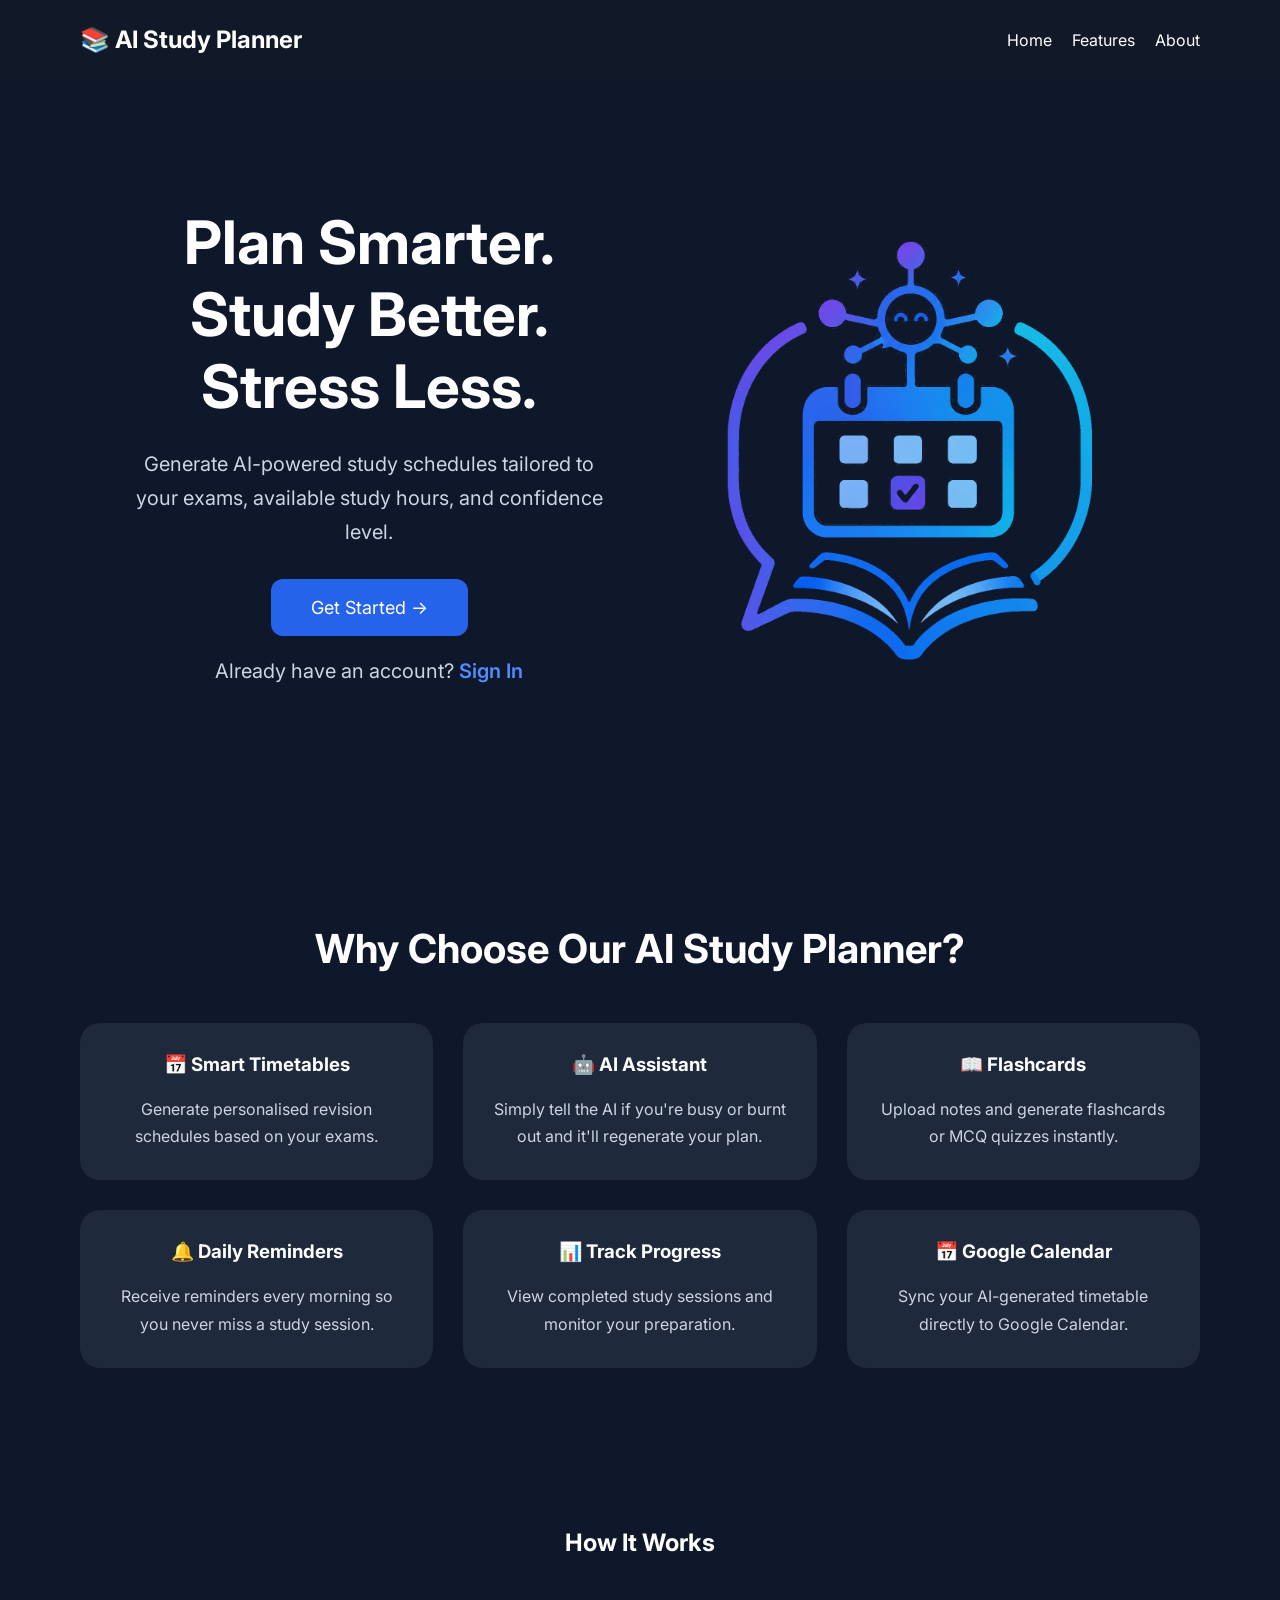
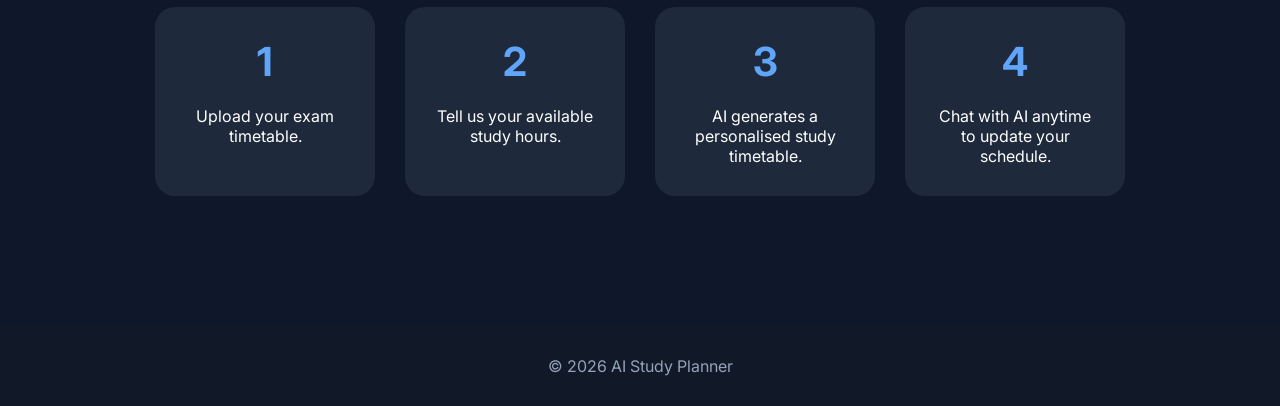
==== AIStudyPlanner/index.html @ 2244abe1 "Fix HTML formatting and update image source" ====
<!DOCTYPE html>
<html lang="en">

<head>

<meta charset="UTF-8">
<meta name="viewport" content="width=device-width, initial-scale=1.0">

<title>AI Study Planner</title>

<link rel="stylesheet" href="css/style.css">
<link rel="stylesheet" href="css/theme.css">

<link rel="preconnect" href="https://fonts.googleapis.com">
<link rel="preconnect" href="https://fonts.gstatic.com" crossorigin>

<link href="https://fonts.googleapis.com/css2?family=Inter:wght@300;400;500;600;700&display=swap" rel="stylesheet">

</head>

<body>

<nav>

    <div class="logo">
        📚 AI Study Planner
    </div>

    <div class="nav-links">
        <a href="index.html">Home</a>
        <a href="#features">Features</a>
        <a href="#about">About</a>
    </div>

</nav>

<section class="hero">

    <div class="hero-left">

        <h1>
            Plan Smarter.<br>
            Study Better.<br>
            Stress Less.
        </h1>

        <p>
            Generate AI-powered study schedules tailored to your exams,
            available study hours, and confidence level.
        </p>

        <a href="login.html">
            <button>
                Get Started →
            </button>
        </a>

        <p class="login-text">
            Already have an account?
            <a href="login.html">Sign In</a>
        </p>

    </div>

    <div class="hero-right">

        <img src="images/ai-chatbot-logo.PNG" alt="AI Study Planner Logo">

    </div>

</section>

<section class="features" id="features">

<h2>Why Choose Our AI Study Planner?</h2>

<div class="cards">

<div class="card">
<h3>📅 Smart Timetables</h3>
<p>Generate personalised revision schedules based on your exams.</p>
</div>

<div class="card">
<h3>🤖 AI Assistant</h3>
<p>Simply tell the AI if you're busy or burnt out and it'll regenerate your plan.</p>
</div>

<div class="card">
<h3>📖 Flashcards</h3>
<p>Upload notes and generate flashcards or MCQ quizzes instantly.</p>
</div>

<div class="card">
<h3>🔔 Daily Reminders</h3>
<p>Receive reminders every morning so you never miss a study session.</p>
</div>

<div class="card">
<h3>📊 Track Progress</h3>
<p>View completed study sessions and monitor your preparation.</p>
</div>

<div class="card">
<h3>📅 Google Calendar</h3>
<p>Sync your AI-generated timetable directly to Google Calendar.</p>
</div>

</div>

</section>

<section class="about" id="about">

<h2>How It Works</h2>

<div class="steps">

<div class="step">
<h3>1</h3>
<p>Upload your exam timetable.</p>
</div>

<div class="step">
<h3>2</h3>
<p>Tell us your available study hours.</p>
</div>

<div class="step">
<h3>3</h3>
<p>AI generates a personalised study timetable.</p>
</div>

<div class="step">
<h3>4</h3>
<p>Chat with AI anytime to update your schedule.</p>
</div>

</div>

</section>

<footer>

<p>© 2026 AI Study Planner</p>

</footer>

<script src="js/main.js"></script>    
</body>

</html>
---- AIStudyPlanner/css/style.css ----
*{
margin:0;
padding:0;
box-sizing:border-box;
font-family:'Inter',sans-serif;
}

body{

background:#0f172a;

color:white;

}

nav{

display:flex;

justify-content:space-between;

align-items:center;

padding:25px 80px;

position:sticky;

top:0;

background:#111827;

z-index:999;

}

.logo{

font-size:24px;

font-weight:700;

}

.nav-links{

display:flex;

gap:20px;

align-items:center;

}

.nav-links a{

text-decoration:none;

color:white;

transition:.3s;

}

.nav-links a:hover{

color:#60a5fa;

}

.login-btn{

padding:10px 18px;

border:1px solid #3b82f6;

border-radius:10px;

}

.register-btn{

background:#3b82f6;

padding:10px 18px;

border-radius:10px;

}

.hero{
    display:flex;
    justify-content:center;
    align-items:center;
    padding:100px;
}

.hero-left{
    max-width:700px;
    width:100%;
    text-align:center;
}

.hero-left{

width:50%;

}

.hero-left h1{

font-size:60px;

line-height:1.2;

margin-bottom:25px;

}

.hero-left p{

font-size:20px;

color:#cbd5e1;

margin-bottom:30px;

line-height:1.7;

}

.hero button{

padding:18px 40px;

font-size:18px;

border:none;

border-radius:12px;

background:#2563eb;

color:white;

cursor:pointer;

transition:.3s;

}

.hero button:hover{

transform:translateY(-3px);

background:#3b82f6;

}

.mockup{

background:#1e293b;

padding:30px;

border-radius:20px;

width:350px;

box-shadow:0 20px 60px rgba(0,0,0,.35);

}

.mockup h3{

margin-bottom:20px;

}

.task{

display:flex;

justify-content:space-between;

padding:15px;

background:#334155;

border-radius:12px;

margin-bottom:15px;

}

.features{

padding:80px;

text-align:center;

}

.features h2{

font-size:40px;

margin-bottom:50px;

}

.cards{

display:grid;

grid-template-columns:repeat(auto-fit,minmax(260px,1fr));

gap:30px;

}

.card{

background:#1e293b;

padding:30px;

border-radius:20px;

transition:.3s;

}

.card:hover{

transform:translateY(-8px);

}

.card h3{

margin-bottom:20px;

}

.card p{

color:#cbd5e1;

line-height:1.7;

}

.about{

padding:80px;

text-align:center;

}

.steps{

display:flex;

justify-content:center;

gap:30px;

margin-top:50px;

flex-wrap:wrap;

}

.step{

background:#1e293b;

padding:30px;

width:220px;

border-radius:20px;

}

.step h3{

font-size:40px;

margin-bottom:20px;

color:#60a5fa;

}

footer{

padding:30px;

text-align:center;

background:#111827;

margin-top:50px;

color:#94a3b8;

}
.login-text {
    margin-top: 18px;
    font-size: 15px;
    color: #b0b8c5;
}

.login-text a {
    color: #4f8cff;
    text-decoration: none;
    font-weight: 600;
}

.login-text a:hover {
    text-decoration: underline;
}




.hero{
    display:flex;
    justify-content:space-between;
    align-items:center;
    min-height:85vh;
    padding:70px 10%;
    gap:60px;
}

.hero-left{
    flex:1;
}

.hero-right{
    flex:1;
    display:flex;
    justify-content:center;
    align-items:center;
}

.hero-right img{
    width:100%;
    max-width:520px;
    height:auto;
}
---- AIStudyPlanner/css/theme.css ----
/* ==========================================
   UNIVERSAL LIGHT THEME
========================================== */

body.light-theme{
    background:#f8fafc;
    color:#111827;
}

/* ==========================================
   Navigation
========================================== */

body.light-theme nav{
    background:white;
    border-bottom:1px solid #e2e8f0;
}

body.light-theme .logo,
body.light-theme nav a{
    color:#111827;
}

body.light-theme nav a:hover{
    color:#2563eb;
}

body.light-theme .login-btn{
    border:1px solid #2563eb;
    color:#2563eb;
}

body.light-theme .register-btn{
    background:#2563eb;
    color:white;
}

/* ==========================================
   Sidebar
========================================== */

body.light-theme .sidebar{
    background:white;
    border-right:1px solid #e2e8f0;
}

body.light-theme .sidebar h2{
    color:#111827;
}

body.light-theme .sidebar li{
    color:#111827;
}

body.light-theme .sidebar li:hover{
    background:#e2e8f0;
}

body.light-theme .active{
    background:#2563eb;
    color:white;
}

/* ==========================================
   Main Area
========================================== */

body.light-theme .main{
    background:#f8fafc;
}

body.light-theme h1,
body.light-theme h2,
body.light-theme h3,
body.light-theme label{
    color:#111827;
}

body.light-theme p{
    color:#64748b;
}

/* ==========================================
   Cards
========================================== */

body.light-theme .card,
body.light-theme .settings-section,
body.light-theme .exam-card,
body.light-theme .mockup,
body.light-theme .chat-container,
body.light-theme .step{
    background:white;
    color:#111827;
    border:1px solid #e2e8f0;
}

/* ==========================================
   Schedule
========================================== */

body.light-theme .schedule-item{
    background:white;
    border:1px solid #e2e8f0;
}

body.light-theme .schedule-item p{
    color:#111827;
}

/* ==========================================
   Forms
========================================== */

body.light-theme input,
body.light-theme textarea,
body.light-theme select,
body.light-theme .setting-input{
    background:white;
    color:#111827;
    border:1px solid #cbd5e1;
}

body.light-theme input::placeholder,
body.light-theme textarea::placeholder{
    color:#94a3b8;
}

body.light-theme input:focus,
body.light-theme textarea:focus,
body.light-theme select:focus{
    border-color:#2563eb;
}

/* ==========================================
   Buttons
========================================== */

body.light-theme button,
body.light-theme .primary-btn,
body.light-theme .settings-btn,
body.light-theme .login-button{
    background:#2563eb;
    color:white;
}

body.light-theme button:hover,
body.light-theme .primary-btn:hover,
body.light-theme .settings-btn:hover,
body.light-theme .login-button:hover{
    background:#3b82f6;
}

body.light-theme .secondary-btn{
    background:#e2e8f0;
    color:#111827;
}

body.light-theme .secondary-btn:hover{
    background:#cbd5e1;
}

/* ==========================================
   Chat
========================================== */

body.light-theme .chat-header{
    background:#f8fafc;
    border-bottom:1px solid #e2e8f0;
}

body.light-theme .chat-input{
    background:#f8fafc;
    border-top:1px solid #e2e8f0;
}

body.light-theme .chat-box{
    background:white;
}

body.light-theme .message.bot{
    background:#e2e8f0;
    color:#111827;
}

body.light-theme .message.user{
    background:#2563eb;
    color:white;
}

/* ==========================================
   Account
========================================== */

body.light-theme .account-badge{
    background:#2563eb;
    color:white;
}

body.light-theme .setting-row{
    border-bottom:1px solid #e2e8f0;
}

body.light-theme .setting-info p{
    color:#64748b;
}

/* ==========================================
   Status Messages
========================================== */

body.light-theme .status-message.loading{
    background:#dbeafe;
    color:#1d4ed8;
}

body.light-theme .status-message.success{
    background:#dcfce7;
    color:#15803d;
}

body.light-theme .status-message.error{
    background:#fee2e2;
    color:#b91c1c;
}

/* ==========================================
   Footer
========================================== */

body.light-theme footer{
    background:white;
    border-top:1px solid #e2e8f0;
    color:#64748b;
}

/* ==========================================
   Auth Pages
========================================== */

body.light-theme.auth-page,
body.light-theme.login-body{
    background:linear-gradient(135deg,#f8fafc,#e2e8f0);
}

body.light-theme .auth-card,
body.light-theme .login-card{
    background:white;
    color:#111827;
}

body.light-theme .auth-card p,
body.light-theme .login-card p,
body.light-theme .bottom,
body.light-theme .footer{
    color:#64748b;
}

body.light-theme .google,
body.light-theme .github,
body.light-theme .google-btn,
body.light-theme .github-btn{
    border:1px solid #cbd5e1;
}

/* ==========================================
   Scrollbars
========================================== */

body.light-theme ::-webkit-scrollbar{
    width:10px;
}

body.light-theme ::-webkit-scrollbar-track{
    background:#f1f5f9;
}

body.light-theme ::-webkit-scrollbar-thumb{
    background:#cbd5e1;
    border-radius:10px;
}

body.light-theme ::-webkit-scrollbar-thumb:hover{
    background:#94a3b8;
}
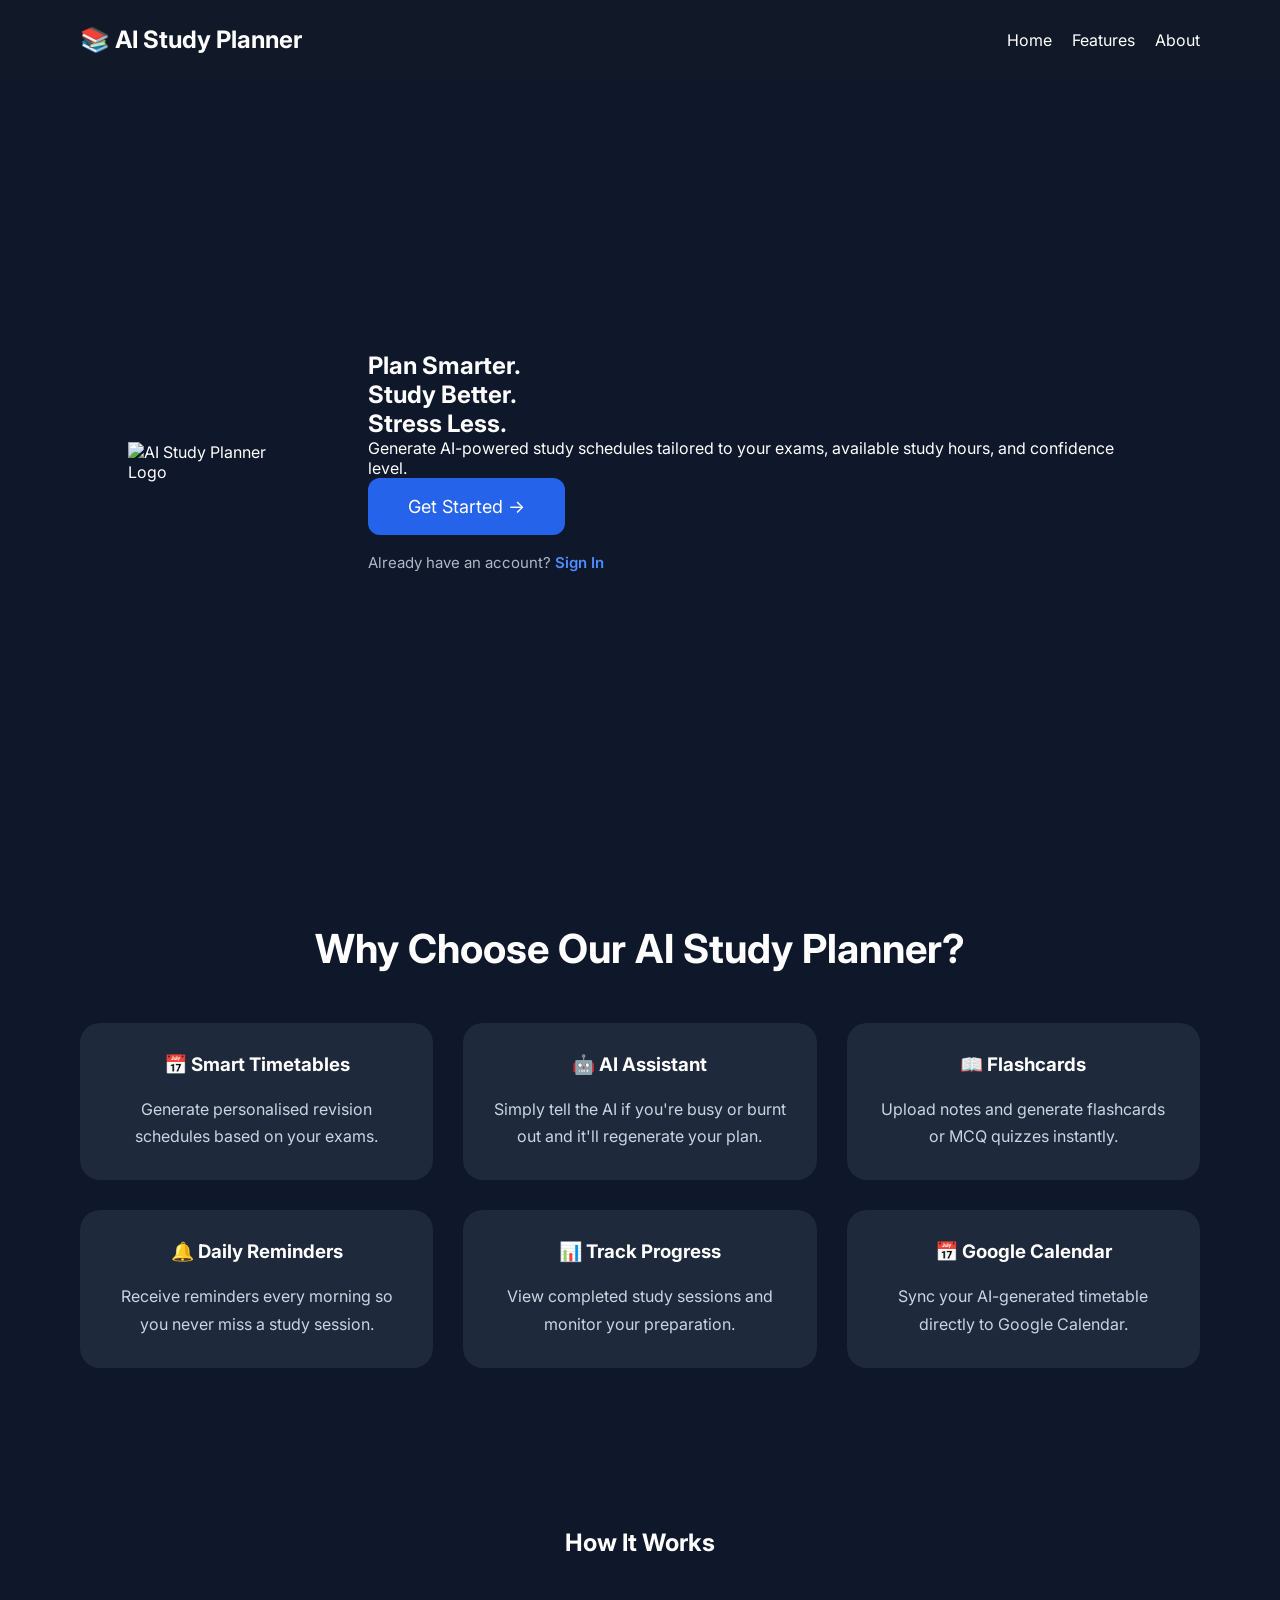
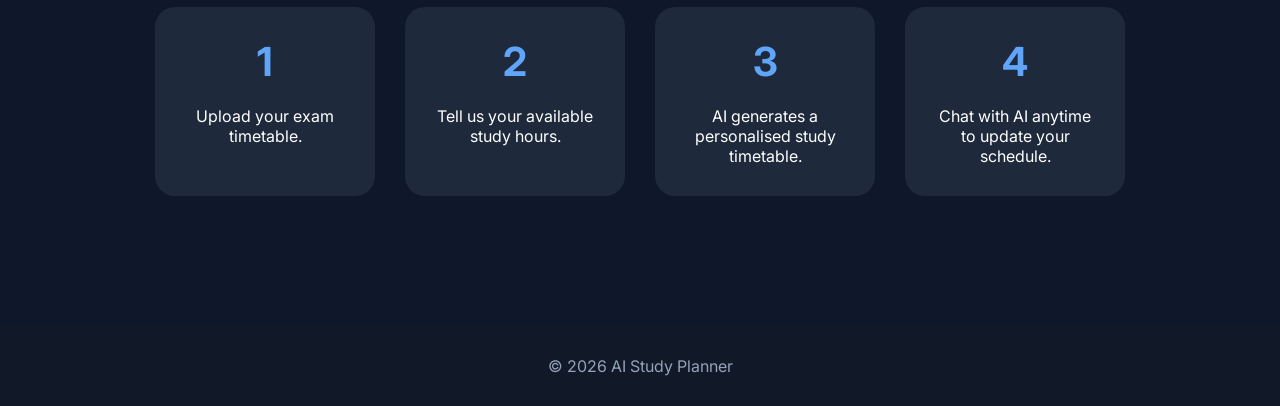
==== commit 96ac70d4: "Refactor HTML structure and improve layout" ====
--- a/AIStudyPlanner/index.html
+++ b/AIStudyPlanner/index.html
@@ -36,7 +36,10 @@
 
 <section class="hero">
 
-    <div class="hero-left">
+    <!-- Background Logo -->
+    <img src="images/logo.png" class="hero-logo" alt="AI Study Planner Logo">
+
+    <div class="hero-content">
 
         <h1>
             Plan Smarter.<br>
@@ -50,21 +53,13 @@
         </p>
 
         <a href="login.html">
-            <button>
-                Get Started →
-            </button>
+            <button>Get Started →</button>
         </a>
 
         <p class="login-text">
             Already have an account?
             <a href="login.html">Sign In</a>
         </p>
-
-    </div>
-
-    <div class="hero-right">
-
-        <img src="images/ai-chatbot-logo.PNG" alt="AI Study Planner Logo">
 
     </div>
 
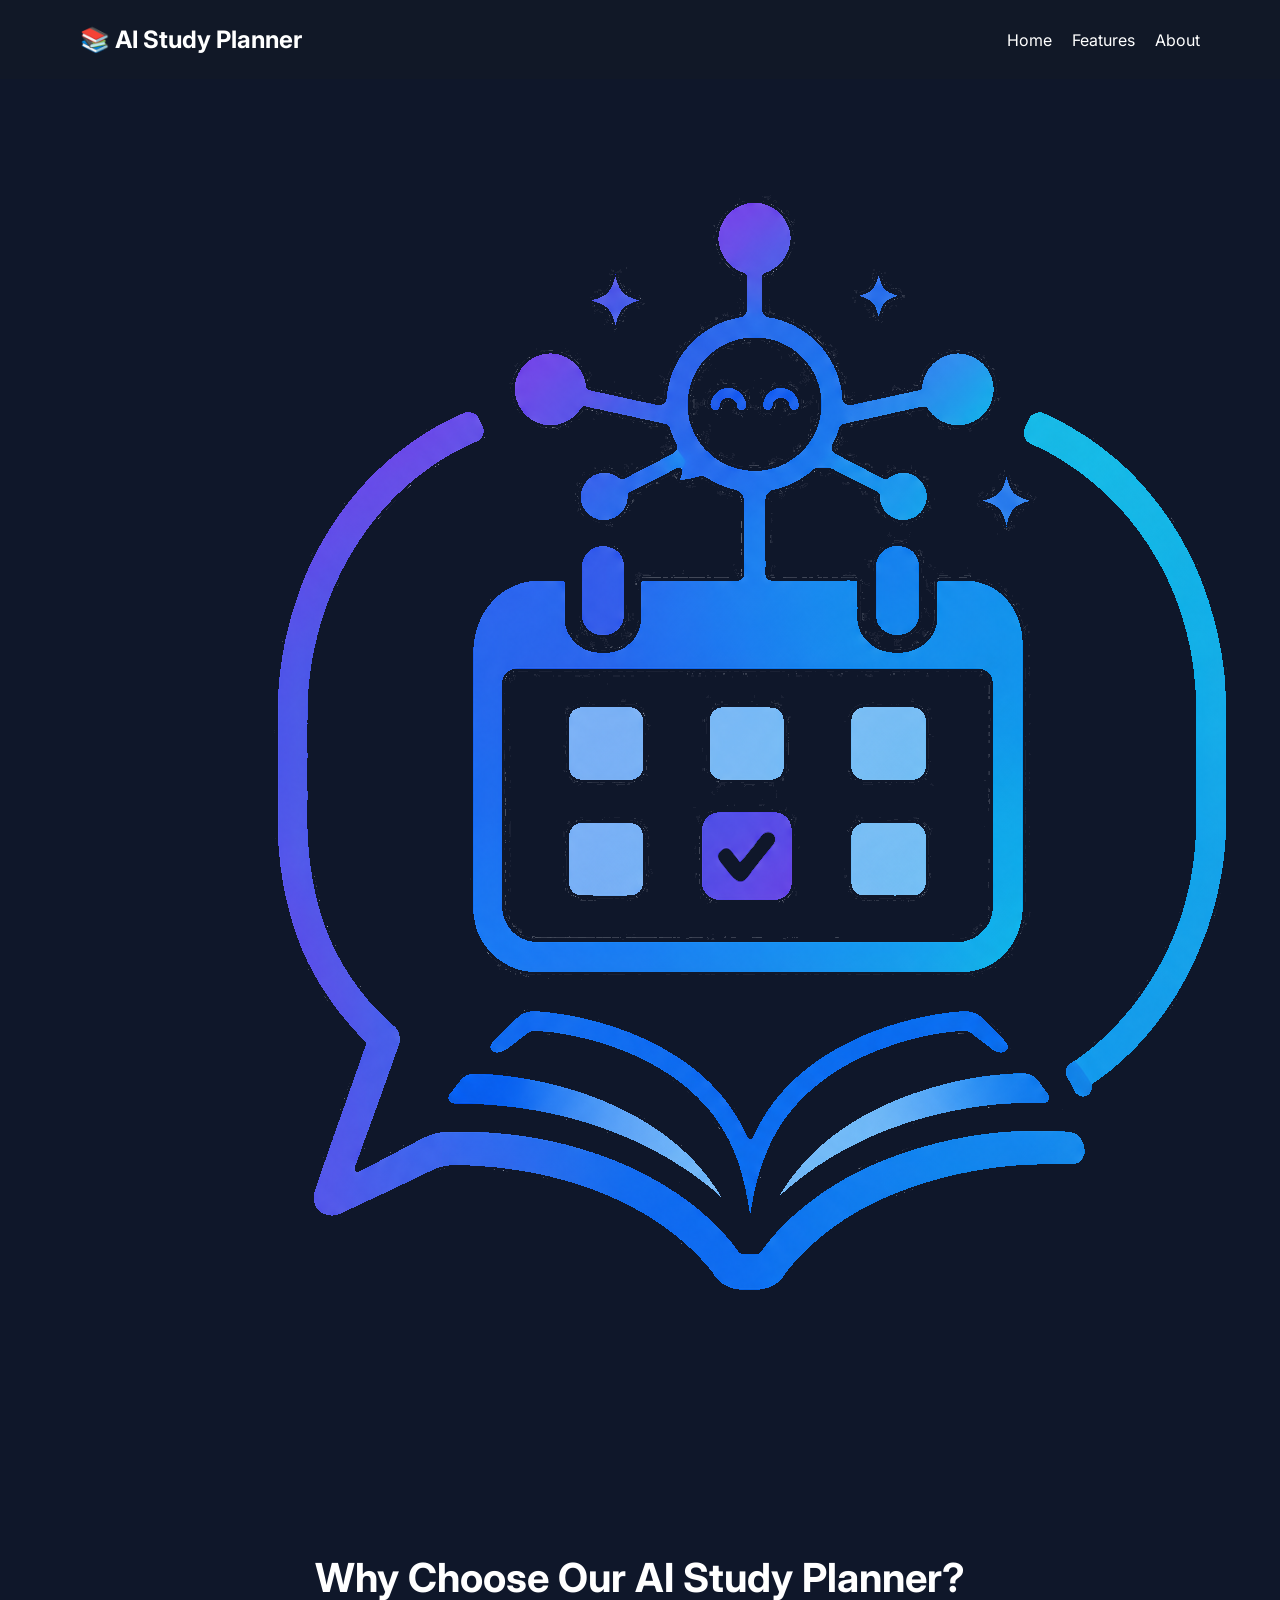
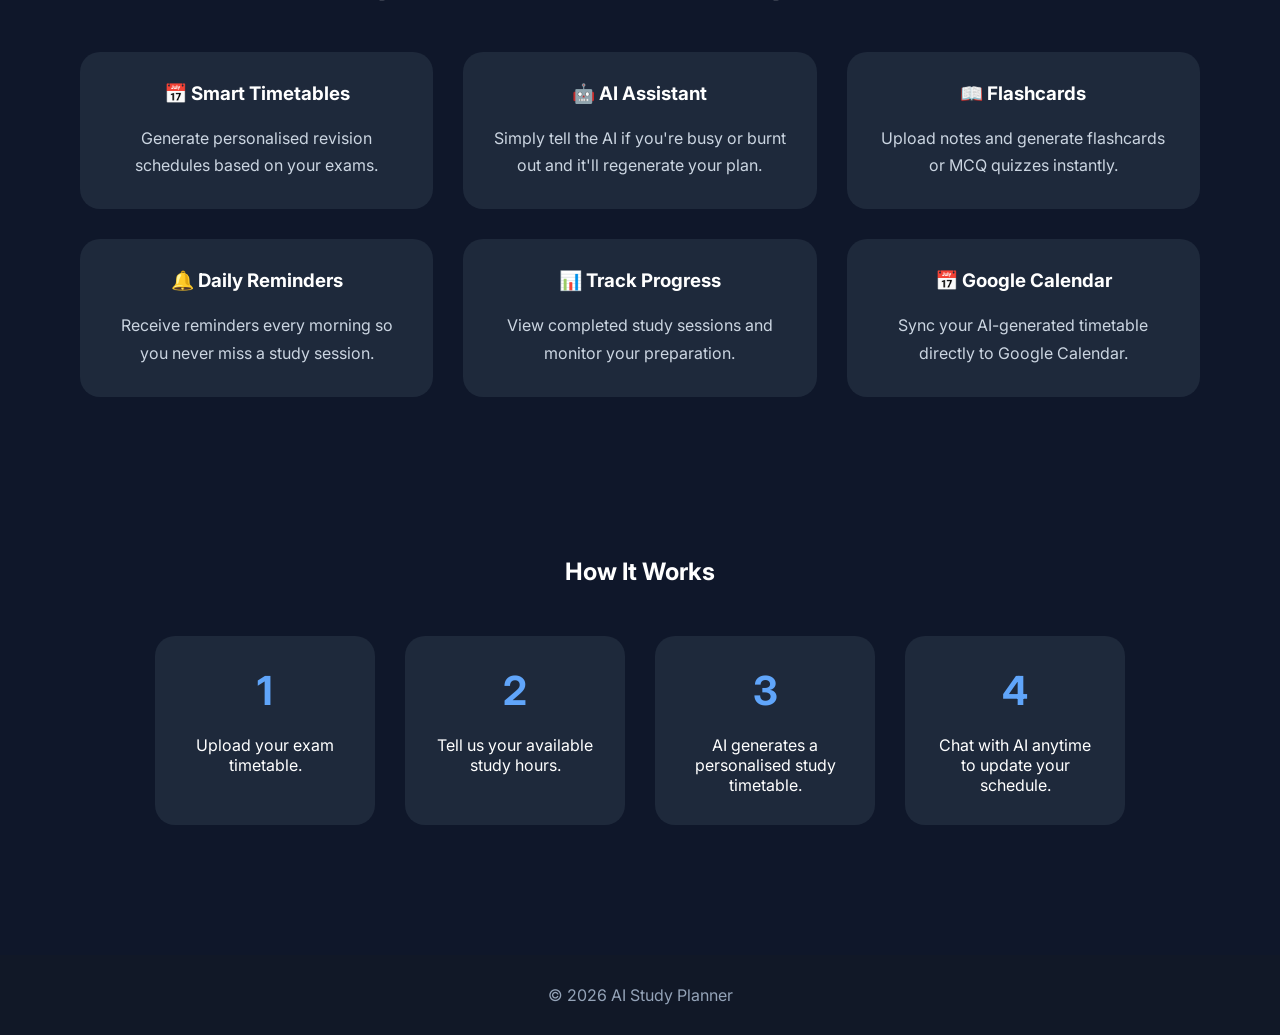
==== commit 8da17885: "Change hero logo and refine HTML layout Updated hero logo image source and adjusted HTML structure." ====
--- a/AIStudyPlanner/index.html
+++ b/AIStudyPlanner/index.html
@@ -37,7 +37,7 @@
 <section class="hero">
 
     <!-- Background Logo -->
-    <img src="images/logo.png" class="hero-logo" alt="AI Study Planner Logo">
+    <img src="/AIStudyPlanner/images/ai-chatbot-logo.PNG" class="hero-logo" alt="AI Study Planner Logo">
 
     <div class="hero-content">
 
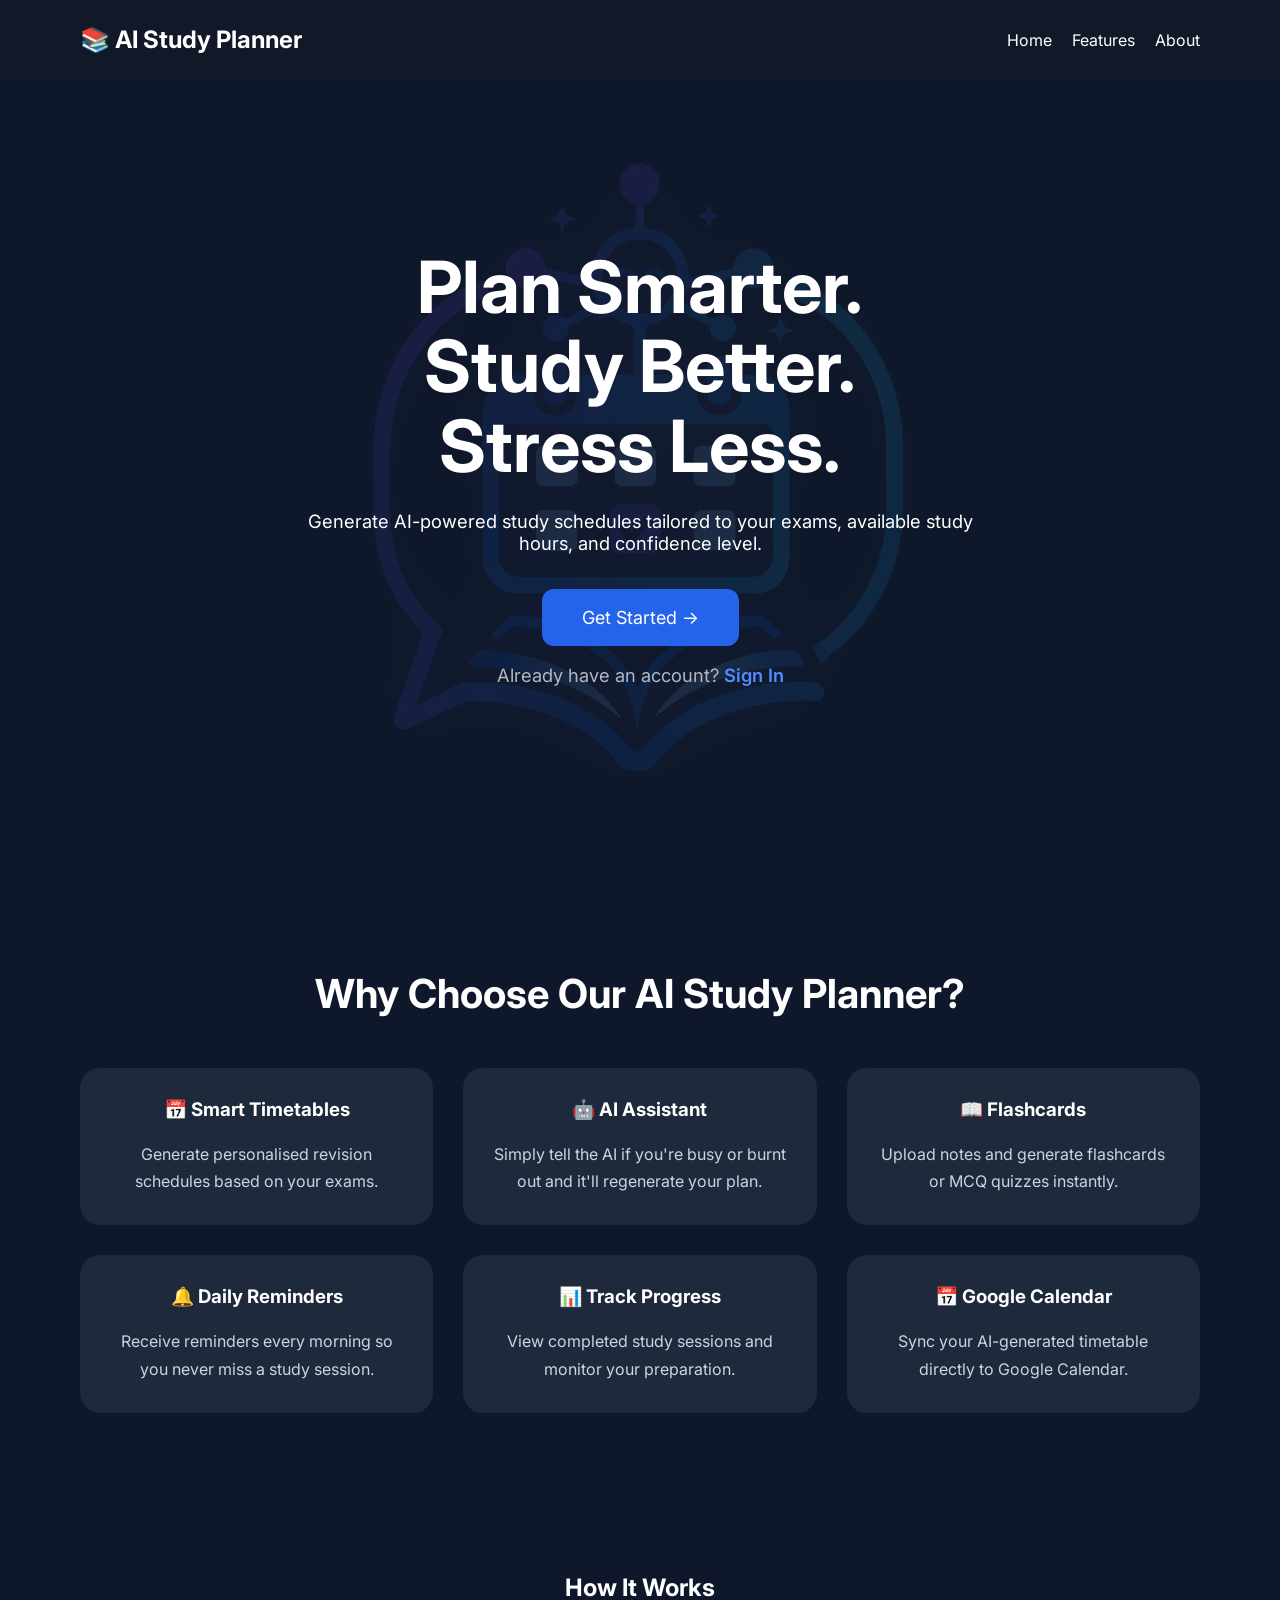
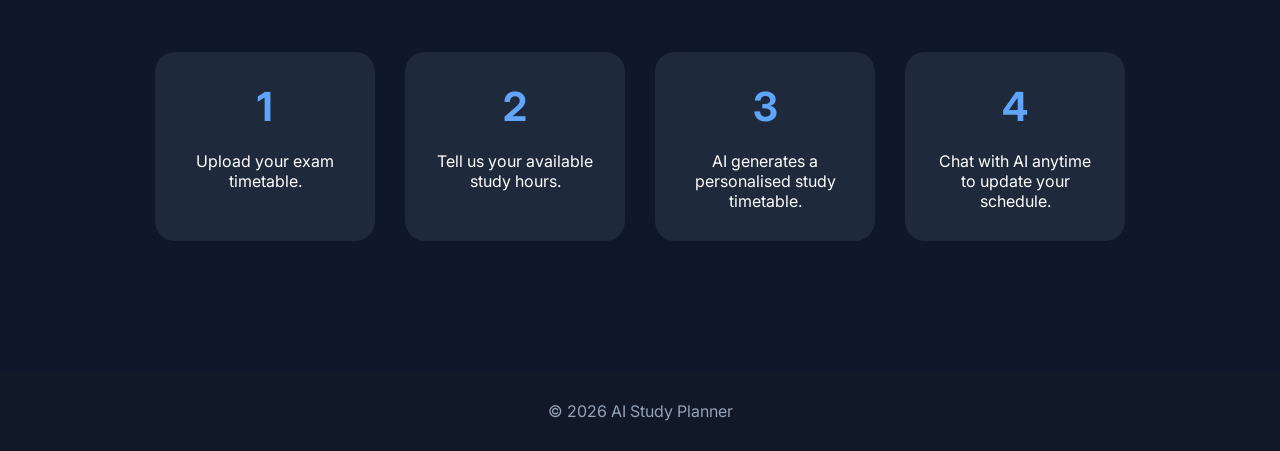
==== commit c6924b2b: "Fix HTML formatting and update image path" ====
--- a/AIStudyPlanner/index.html
+++ b/AIStudyPlanner/index.html
@@ -36,8 +36,9 @@
 
 <section class="hero">
 
-    <!-- Background Logo -->
-    <img src="/AIStudyPlanner/images/ai-chatbot-logo.PNG" class="hero-logo" alt="AI Study Planner Logo">
+    <img src="images/ai-chatbot-logo.PNG"
+         class="hero-logo"
+         alt="AI Study Planner Logo">
 
     <div class="hero-content">
 
@@ -52,7 +53,7 @@
             available study hours, and confidence level.
         </p>
 
-        <a href="login.html">
+        <a href="login.html" class="hero-btn">
             <button>Get Started →</button>
         </a>
 
--- a/AIStudyPlanner/css/style.css
+++ b/AIStudyPlanner/css/style.css
@@ -351,3 +351,71 @@
     max-width:520px;
     height:auto;
 }
+
+
+
+.hero{
+    position:relative;
+    min-height:90vh;
+
+    display:flex;
+    justify-content:center;
+    align-items:center;
+
+    overflow:hidden;
+    text-align:center;
+
+    padding:0 10%;
+}
+
+.hero-logo{
+    position:absolute;
+
+    width:700px;
+    max-width:80%;
+
+    opacity:.12;
+
+    z-index:1;
+
+    pointer-events:none;
+
+    animation:floatLogo 6s ease-in-out infinite;
+}
+
+.hero-content{
+    position:relative;
+    z-index:2;
+    max-width:700px;
+}
+
+.hero h1{
+    font-size:4.5rem;
+    line-height:1.1;
+    margin-bottom:25px;
+}
+
+.hero p{
+    font-size:1.15rem;
+    margin-bottom:35px;
+}
+
+@keyframes floatLogo{
+
+    0%{
+        transform:translateY(0px);
+    }
+
+    50%{
+        transform:translateY(-18px);
+    }
+
+    100%{
+        transform:translateY(0px);
+    }
+
+}
+
+.hero-logo{
+    filter:drop-shadow(0 0 35px rgba(122,162,247,.4));
+}
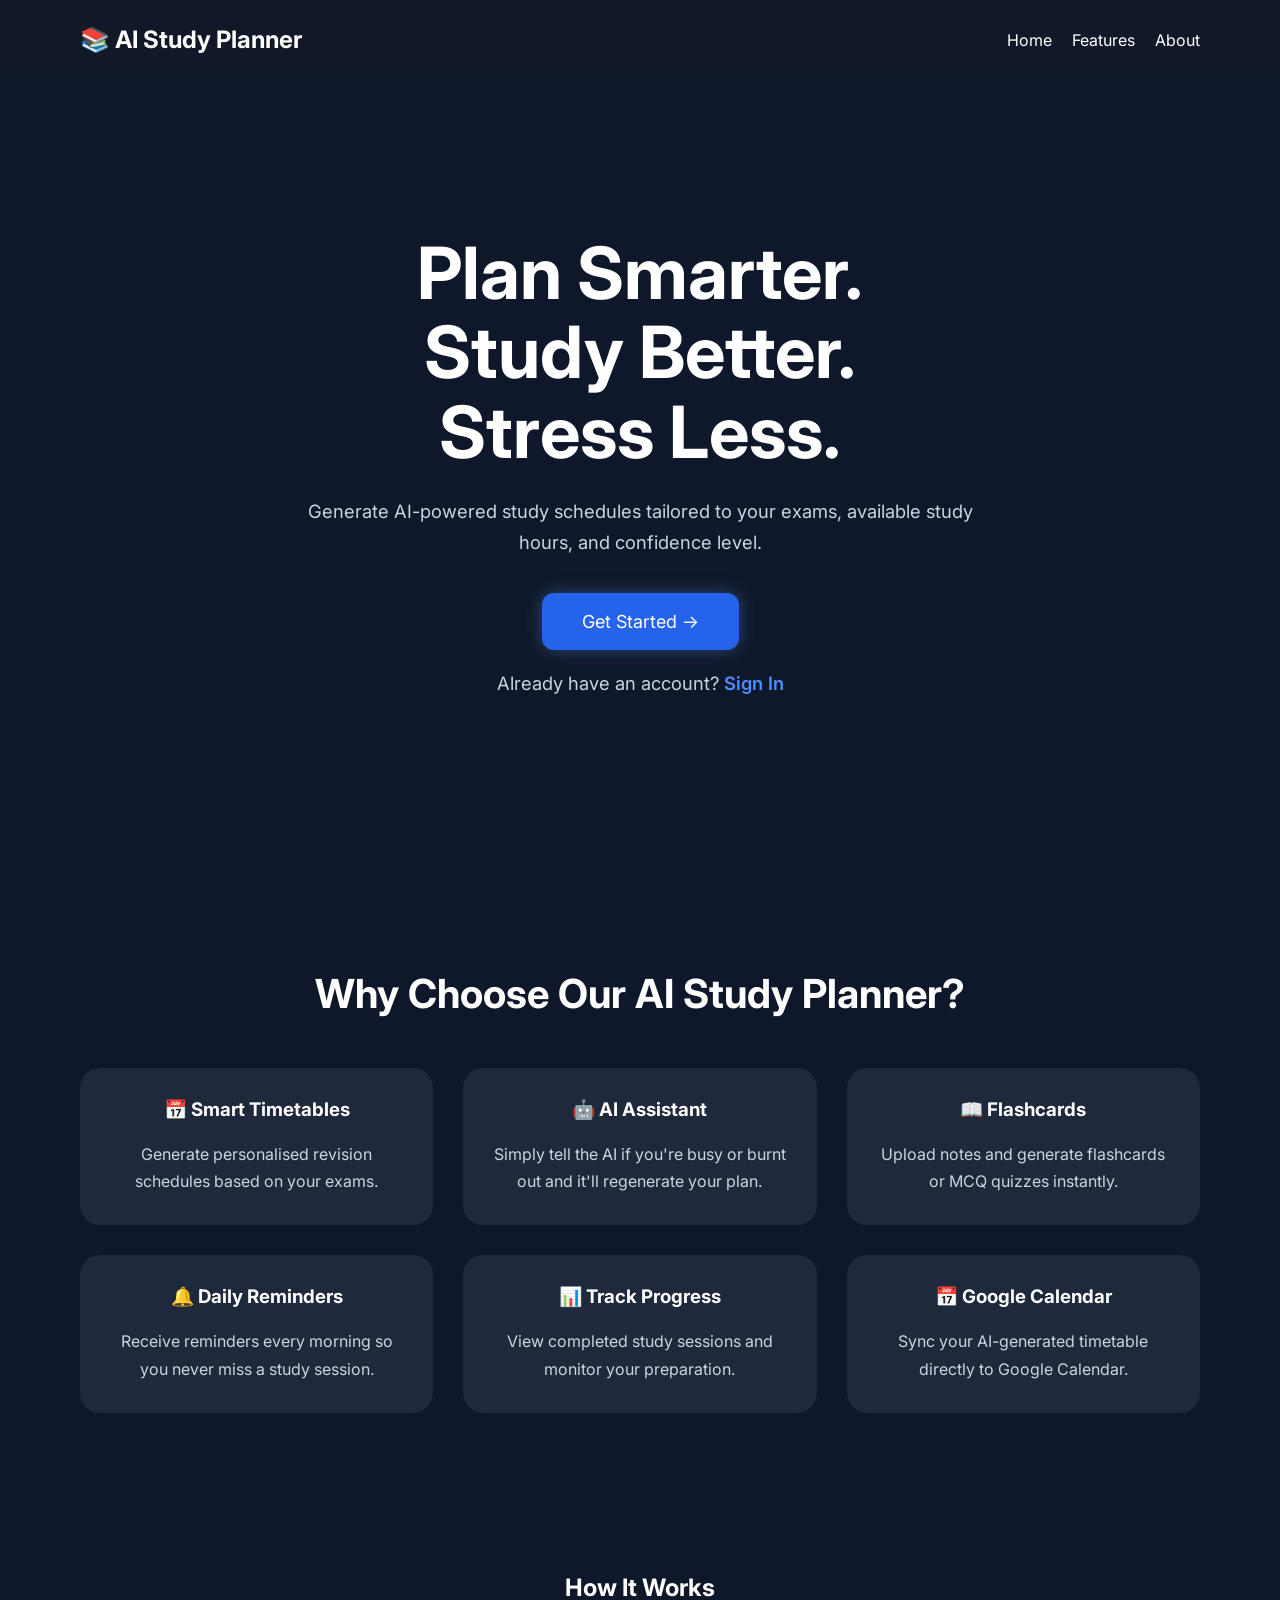
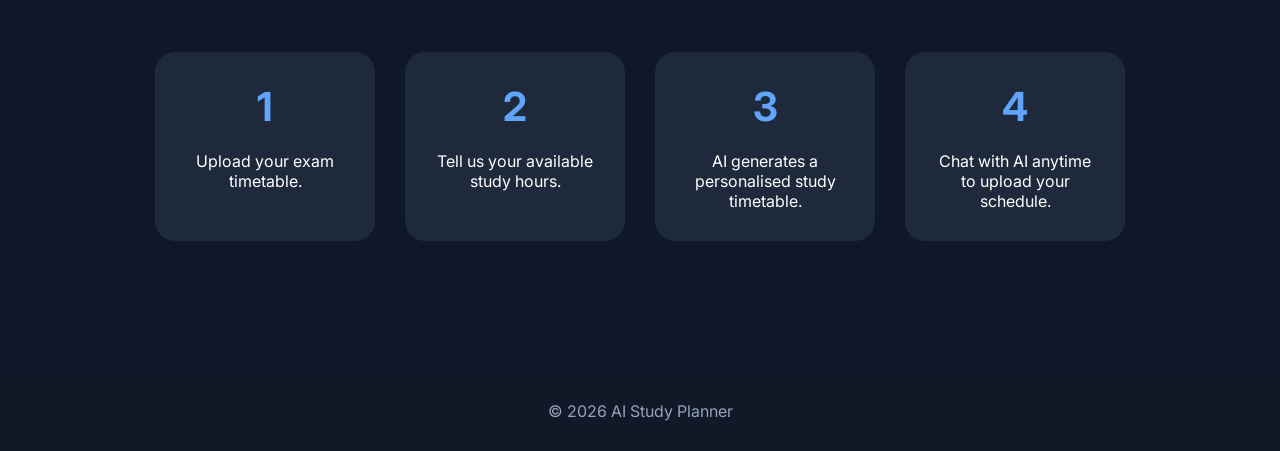
==== commit 592f2f5b: "chat" ====
--- a/AIStudyPlanner/index.html
+++ b/AIStudyPlanner/index.html
@@ -36,11 +36,7 @@
 
 <section class="hero">
 
-    <img src="images/ai-chatbot-logo.PNG"
-         class="hero-logo"
-         alt="AI Study Planner Logo">
-
-    <div class="hero-content">
+    <div class="hero-left">
 
         <h1>
             Plan Smarter.<br>
@@ -53,8 +49,10 @@
             available study hours, and confidence level.
         </p>
 
-        <a href="login.html" class="hero-btn">
-            <button>Get Started →</button>
+        <a href="login.html">
+            <button>
+                Get Started →
+            </button>
         </a>
 
         <p class="login-text">
@@ -129,7 +127,7 @@
 
 <div class="step">
 <h3>4</h3>
-<p>Chat with AI anytime to update your schedule.</p>
+<p>Chat with AI anytime to upload your schedule.</p>
 </div>
 
 </div>
--- a/AIStudyPlanner/css/style.css
+++ b/AIStudyPlanner/css/style.css
@@ -374,7 +374,7 @@
     width:700px;
     max-width:80%;
 
-    opacity:.12;
+    opacity:0.22;
 
     z-index:1;
 
@@ -419,3 +419,58 @@
 .hero-logo{
     filter:drop-shadow(0 0 35px rgba(122,162,247,.4));
 }
+
+.hero-logo{
+    width:900px;
+}
+
+.hero-content h1{
+    text-shadow:
+        0 0 12px rgba(96,165,250,0.5),
+        0 0 25px rgba(59,130,246,0.3);
+}
+
+.hero button{
+    box-shadow:
+        0 0 15px rgba(99,102,241,0.4),
+        0 0 35px rgba(99,102,241,0.2);
+
+    transition: .3s;
+}
+
+.hero button:hover{
+    transform: translateY(-3px);
+
+    box-shadow:
+        0 0 25px rgba(99,102,241,0.7),
+        0 0 50px rgba(99,102,241,0.35);
+}
+
+.login-text a{
+    transition: .3s;
+}
+
+.login-text a:hover{
+    text-shadow:
+        0 0 10px rgba(96,165,250,0.7);
+
+    color: #60a5fa;
+}
+
+.hero-content h1{
+    text-shadow:
+        0 0 12px rgba(255,255,255,.35),
+        0 0 25px rgba(96,165,250,.25);
+}
+
+.hero-content p{
+    text-shadow:
+        0 0 8px rgba(255,255,255,.15);
+}
+
+.hero button{
+    box-shadow:
+        0 0 18px rgba(96,165,250,.35);
+}
+
+
--- a/AIStudyPlanner/css/theme.css
+++ b/AIStudyPlanner/css/theme.css
@@ -283,3 +283,45 @@
 body.light-theme ::-webkit-scrollbar-thumb:hover{
     background:#94a3b8;
 }
+
+/* ==========================================
+   History
+========================================== */
+
+body.light-theme .history-title{
+    color:#111827;
+}
+
+body.light-theme .history-subtitle{
+    color:#64748b;
+}
+
+body.light-theme .history-message{
+    background:white;
+    color:#111827;
+    border:1px solid #e2e8f0;
+}
+
+body.light-theme .history-message p{
+    color:#111827;
+}
+
+body.light-theme .history-message strong{
+    color:#111827;
+}
+
+body.light-theme .history-file{
+    background:#f8fafc;
+    border:1px solid #e2e8f0;
+    color:#334155;
+}
+
+body.light-theme .history-time{
+    color:#64748b;
+}
+
+body.light-theme .history-empty{
+    background:white;
+    border:1px dashed #cbd5e1;
+    color:#64748b;
+}
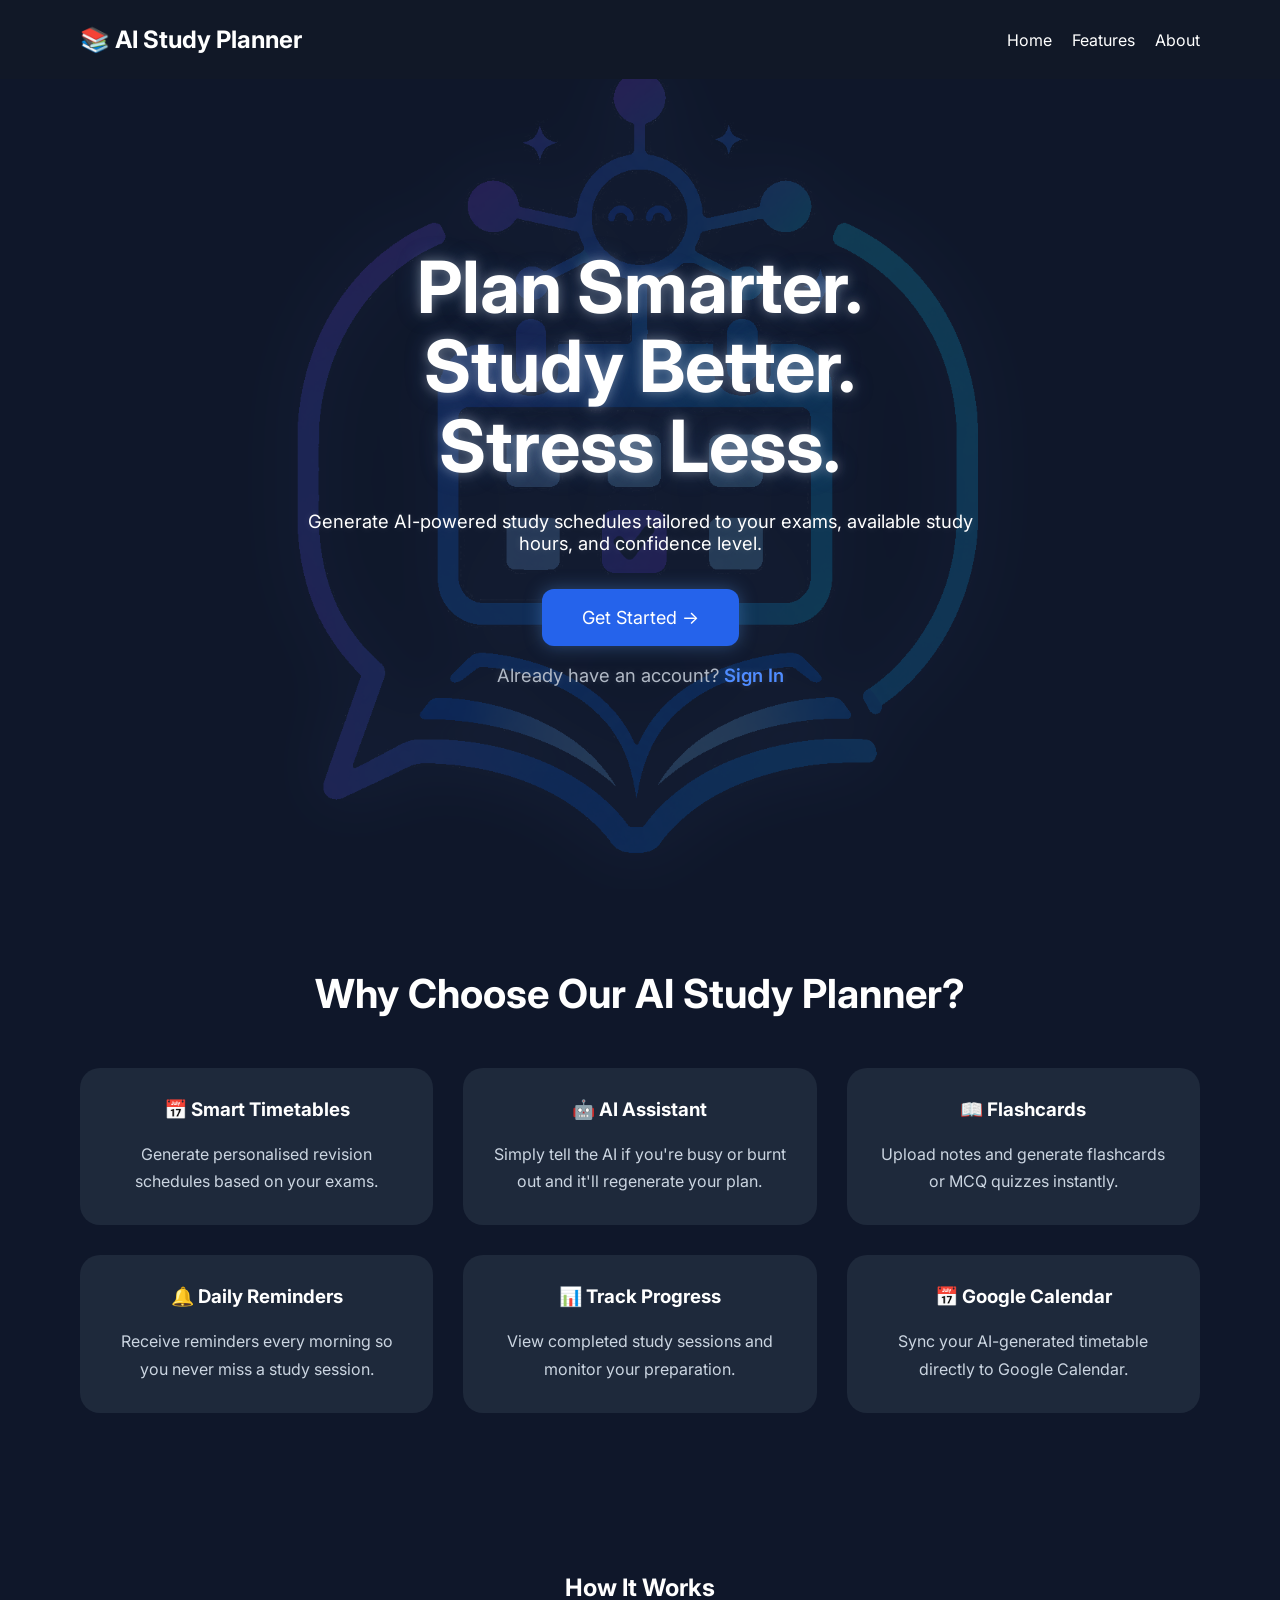
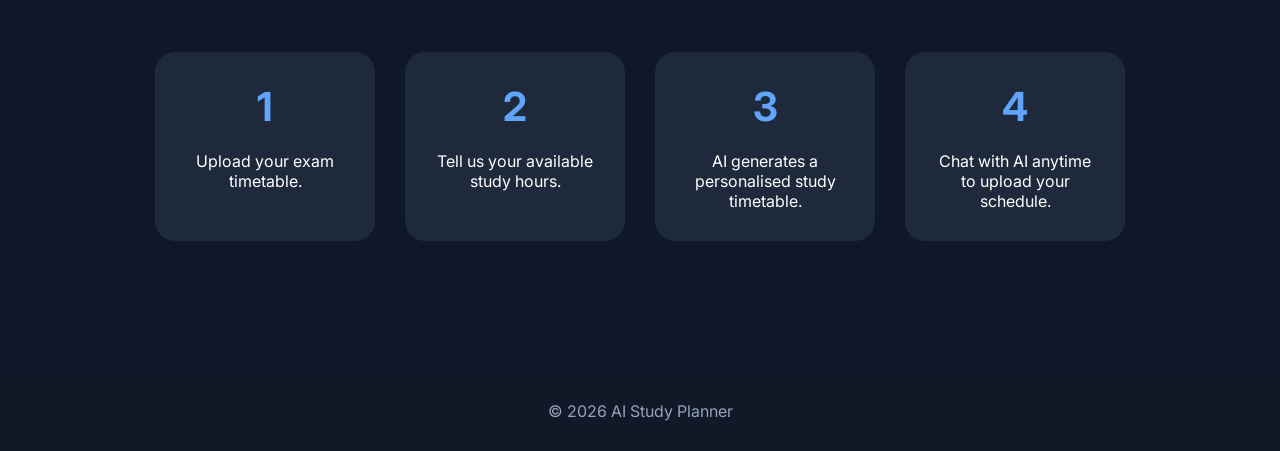
==== commit f68be18a: "chat" ====
--- a/AIStudyPlanner/index.html
+++ b/AIStudyPlanner/index.html
@@ -36,7 +36,11 @@
 
 <section class="hero">
 
-    <div class="hero-left">
+    <img src="images/ai-chatbot-logo.PNG"
+         class="hero-logo"
+         alt="AI Study Planner Logo">
+
+    <div class="hero-content">
 
         <h1>
             Plan Smarter.<br>
@@ -49,10 +53,8 @@
             available study hours, and confidence level.
         </p>
 
-        <a href="login.html">
-            <button>
-                Get Started →
-            </button>
+        <a href="login.html" class="hero-btn">
+            <button>Get Started →</button>
         </a>
 
         <p class="login-text">
